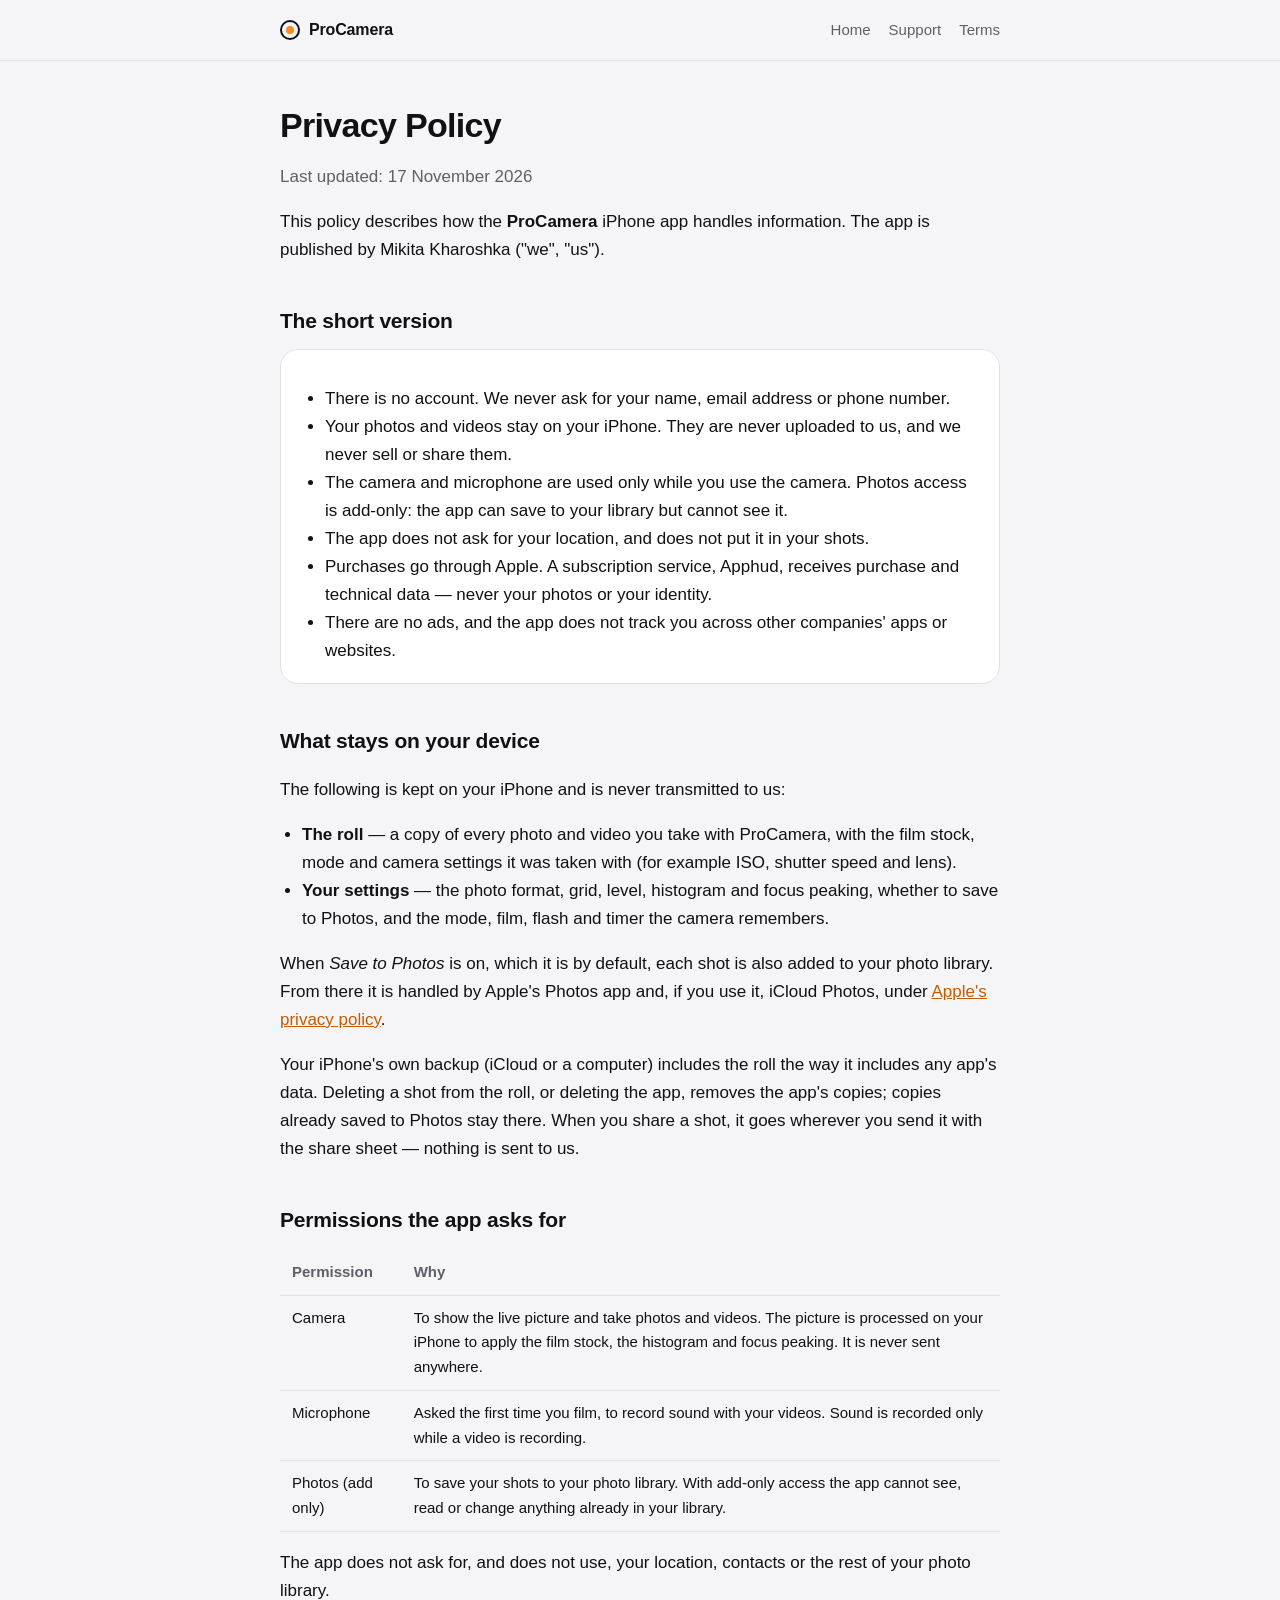
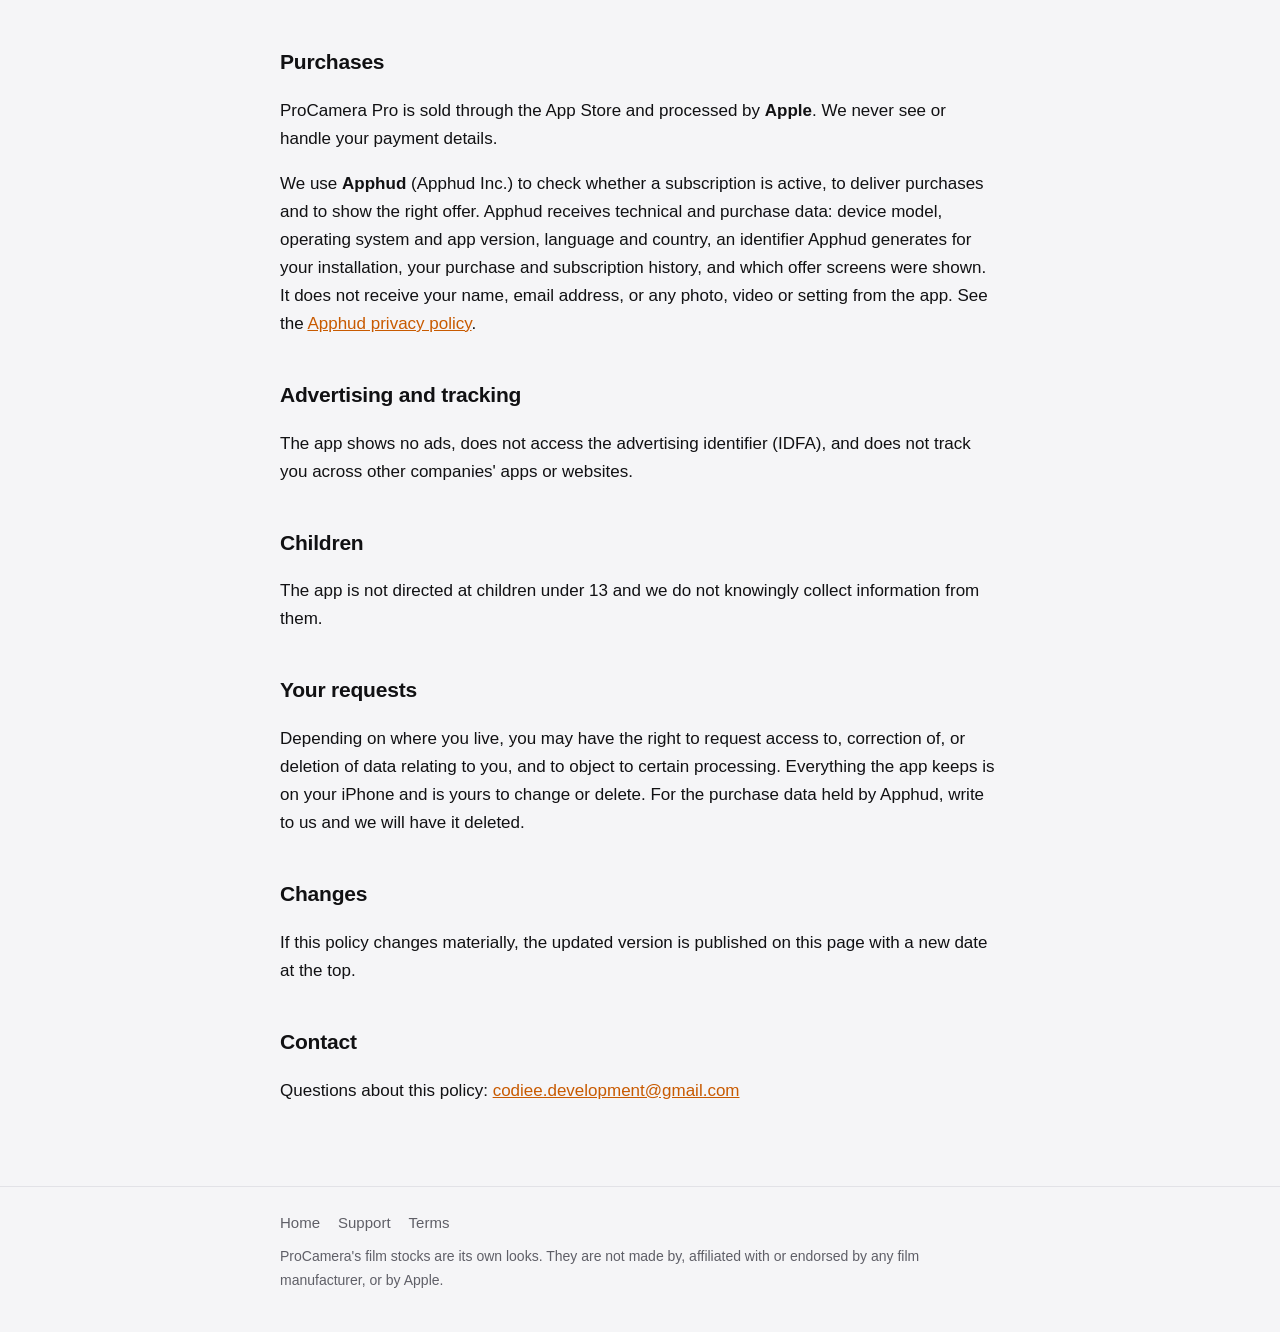
==== privacy.html @ fc693c83 "Added the ProCamera landing, support, privacy and terms pages Co-Authored-By: Claude Opus 5.5 <norep" ====
<!doctype html>
<html lang="en">
<head>
<meta charset="utf-8">
<meta name="viewport" content="width=device-width, initial-scale=1">
<title>Privacy Policy — ProCamera</title>
<meta name="description" content="Privacy policy for the ProCamera iPhone app: your photos and videos stay on your device, what the app asks for, and who processes purchases.">
<link rel="canonical" href="https://codiee-dev.github.io/procamera-web/privacy.html">
<meta name="robots" content="noindex">
<link rel="stylesheet" href="style.css">
</head>
<body>

<header>
  <div class="wrap">
    <a class="brand" href="index.html"><span class="lens"></span> ProCamera</a>
    <nav>
      <a href="index.html">Home</a>
      <a href="support.html">Support</a>
      <a href="terms.html">Terms</a>
    </nav>
  </div>
</header>

<main>
  <div class="wrap">
    <h1>Privacy Policy</h1>
    <p class="muted">Last updated: 17 November 2026</p>

    <p>
      This policy describes how the <strong>ProCamera</strong> iPhone app handles
      information. The app is published by Mikita Kharoshka ("we", "us").
    </p>

    <h2>The short version</h2>
    <div class="card">
      <ul style="margin-bottom:0">
        <li>There is no account. We never ask for your name, email address or phone number.</li>
        <li>Your photos and videos stay on your iPhone. They are never uploaded to us, and we never sell or share them.</li>
        <li>The camera and microphone are used only while you use the camera. Photos access is add-only: the app can save to your library but cannot see it.</li>
        <li>The app does not ask for your location, and does not put it in your shots.</li>
        <li>Purchases go through Apple. A subscription service, Apphud, receives purchase and technical data — never your photos or your identity.</li>
        <li>There are no ads, and the app does not track you across other companies' apps or websites.</li>
      </ul>
    </div>

    <h2>What stays on your device</h2>
    <p>The following is kept on your iPhone and is never transmitted to us:</p>
    <ul>
      <li><strong>The roll</strong> — a copy of every photo and video you take with ProCamera, with the film stock, mode and camera settings it was taken with (for example ISO, shutter speed and lens).</li>
      <li><strong>Your settings</strong> — the photo format, grid, level, histogram and focus peaking, whether to save to Photos, and the mode, film, flash and timer the camera remembers.</li>
    </ul>
    <p>
      When <em>Save to Photos</em> is on, which it is by default, each shot is also
      added to your photo library. From there it is handled by Apple's Photos app
      and, if you use it, iCloud Photos, under
      <a href="https://www.apple.com/legal/privacy/" rel="noopener">Apple's privacy policy</a>.
    </p>
    <p>
      Your iPhone's own backup (iCloud or a computer) includes the roll the way it
      includes any app's data. Deleting a shot from the roll, or deleting the app,
      removes the app's copies; copies already saved to Photos stay there. When you
      share a shot, it goes wherever you send it with the share sheet — nothing is
      sent to us.
    </p>

    <h2>Permissions the app asks for</h2>
    <table>
      <tr><th>Permission</th><th>Why</th></tr>
      <tr>
        <td>Camera</td>
        <td>To show the live picture and take photos and videos. The picture is processed on your iPhone to apply the film stock, the histogram and focus peaking. It is never sent anywhere.</td>
      </tr>
      <tr>
        <td>Microphone</td>
        <td>Asked the first time you film, to record sound with your videos. Sound is recorded only while a video is recording.</td>
      </tr>
      <tr>
        <td>Photos (add only)</td>
        <td>To save your shots to your photo library. With add-only access the app cannot see, read or change anything already in your library.</td>
      </tr>
    </table>
    <p>
      The app does not ask for, and does not use, your location, contacts or the
      rest of your photo library.
    </p>

    <h2>Purchases</h2>
    <p>
      ProCamera Pro is sold through the App Store and processed by
      <strong>Apple</strong>. We never see or handle your payment details.
    </p>
    <p>
      We use <strong>Apphud</strong> (Apphud Inc.) to check whether a subscription is
      active, to deliver purchases and to show the right offer. Apphud receives
      technical and purchase data: device model, operating system and app version,
      language and country, an identifier Apphud generates for your installation,
      your purchase and subscription history, and which offer screens were shown. It
      does not receive your name, email address, or any photo, video or setting from
      the app. See the <a href="https://apphud.com/privacy" rel="noopener">Apphud privacy policy</a>.
    </p>

    <h2>Advertising and tracking</h2>
    <p>
      The app shows no ads, does not access the advertising identifier (IDFA), and
      does not track you across other companies' apps or websites.
    </p>

    <h2>Children</h2>
    <p>
      The app is not directed at children under 13 and we do not knowingly collect
      information from them.
    </p>

    <h2>Your requests</h2>
    <p>
      Depending on where you live, you may have the right to request access to,
      correction of, or deletion of data relating to you, and to object to certain
      processing. Everything the app keeps is on your iPhone and is yours to change or
      delete. For the purchase data held by Apphud, write to us and we will have it
      deleted.
    </p>

    <h2>Changes</h2>
    <p>
      If this policy changes materially, the updated version is published on this
      page with a new date at the top.
    </p>

    <h2>Contact</h2>
    <p>
      Questions about this policy:
      <a href="mailto:codiee.development@gmail.com">codiee.development@gmail.com</a>
    </p>
  </div>
</main>

<footer>
  <div class="wrap">
    <nav>
      <a href="index.html">Home</a>
      <a href="support.html">Support</a>
      <a href="terms.html">Terms</a>
    </nav>
    ProCamera's film stocks are its own looks. They are not made by, affiliated with or endorsed by any film manufacturer, or by Apple.
  </div>
</footer>

</body>
</html>
---- style.css ----
/* ProCamera support site.
   Same skeleton as the Weekwell, Walker, Woofer and Fire Remote sites, in the
   app's own look: pro black, mono labels, and orange only for what matters. */

:root {
  --bg: #f5f5f7;
  --surface: #ffffff;
  --border: #e2e2e7;
  --text: #111113;
  --muted: #5f5f67;
  --accent: #c85a00;
  --mark: #111113;
  --max: 760px;
  --mono: ui-monospace, "SF Mono", SFMono-Regular, Menlo, Consolas, monospace;
}

@media (prefers-color-scheme: dark) {
  :root {
    --bg: #000000;
    --surface: #121214;
    --border: #26262b;
    --text: #f5f5f7;
    --muted: #9a9aa3;
    --accent: #ffa040;
    --mark: #f5f5f7;
  }
}

* { box-sizing: border-box; }

html { scroll-behavior: smooth; }

body {
  margin: 0;
  background: var(--bg);
  color: var(--text);
  font: 17px/1.65 -apple-system, BlinkMacSystemFont, "Segoe UI", Roboto, Helvetica, Arial, sans-serif;
  -webkit-font-smoothing: antialiased;
}

.wrap { max-width: var(--max); margin: 0 auto; padding: 0 20px; }

header {
  border-bottom: 1px solid var(--border);
  position: sticky;
  top: 0;
  background: color-mix(in srgb, var(--bg) 85%, transparent);
  backdrop-filter: saturate(160%) blur(12px);
  z-index: 10;
}
header .wrap {
  display: flex;
  align-items: center;
  justify-content: space-between;
  gap: 16px;
  height: 60px;
}
.brand {
  display: flex;
  align-items: center;
  gap: 9px;
  font-weight: 700;
  letter-spacing: -0.01em;
  color: var(--text);
  text-decoration: none;
  font-size: 16px;
}
/* The lens: a thin ring with the orange dot the camera uses for what is on. */
.brand .lens {
  position: relative;
  width: 20px;
  height: 20px;
  border-radius: 50%;
  border: 2px solid var(--mark);
}
.brand .lens::after {
  content: "";
  position: absolute;
  inset: 4px;
  border-radius: 50%;
  background: #ff8a1f;
}
nav { display: flex; gap: 18px; }
nav a { color: var(--muted); text-decoration: none; font-size: 15px; }
nav a:hover, nav a[aria-current="page"] { color: var(--text); }

main { padding-bottom: 64px; }

h1 { font-size: 34px; line-height: 1.2; letter-spacing: -0.02em; margin: 44px 0 8px; }
h2 { font-size: 21px; letter-spacing: -0.01em; margin: 40px 0 10px; }
h3 { font-size: 17px; margin: 24px 0 6px; }
p, li { color: var(--text); }
a { color: var(--accent); }
.muted { color: var(--muted); }

.label {
  font-family: var(--mono);
  font-size: 12px;
  letter-spacing: 0.14em;
  text-transform: uppercase;
  color: var(--accent);
}

.card {
  background: var(--surface);
  border: 1px solid var(--border);
  border-radius: 18px;
  padding: 18px 22px;
}
ul { padding-left: 22px; }

table { width: 100%; border-collapse: collapse; margin: 12px 0; font-size: 15px; }
th, td { text-align: left; vertical-align: top; padding: 10px 12px; border-bottom: 1px solid var(--border); }
th { color: var(--muted); font-weight: 600; }

.hero { padding: 56px 0 8px; }
.hero h1 { font-size: 42px; margin-top: 8px; }
.hero p { font-size: 19px; color: var(--muted); max-width: 560px; }
.button {
  display: inline-block;
  margin-top: 12px;
  padding: 12px 22px;
  border-radius: 999px;
  background: var(--text);
  color: var(--bg);
  font-weight: 700;
  text-decoration: none;
}

.stocks {
  font-family: var(--mono);
  font-size: 13px;
  letter-spacing: 0.06em;
  color: var(--muted);
}

footer { border-top: 1px solid var(--border); padding: 24px 0 40px; font-size: 14px; color: var(--muted); }
footer nav { margin-bottom: 10px; }

@media (max-width: 520px) {
  h1 { font-size: 28px; }
  .hero h1 { font-size: 34px; }
  nav { gap: 14px; }
}
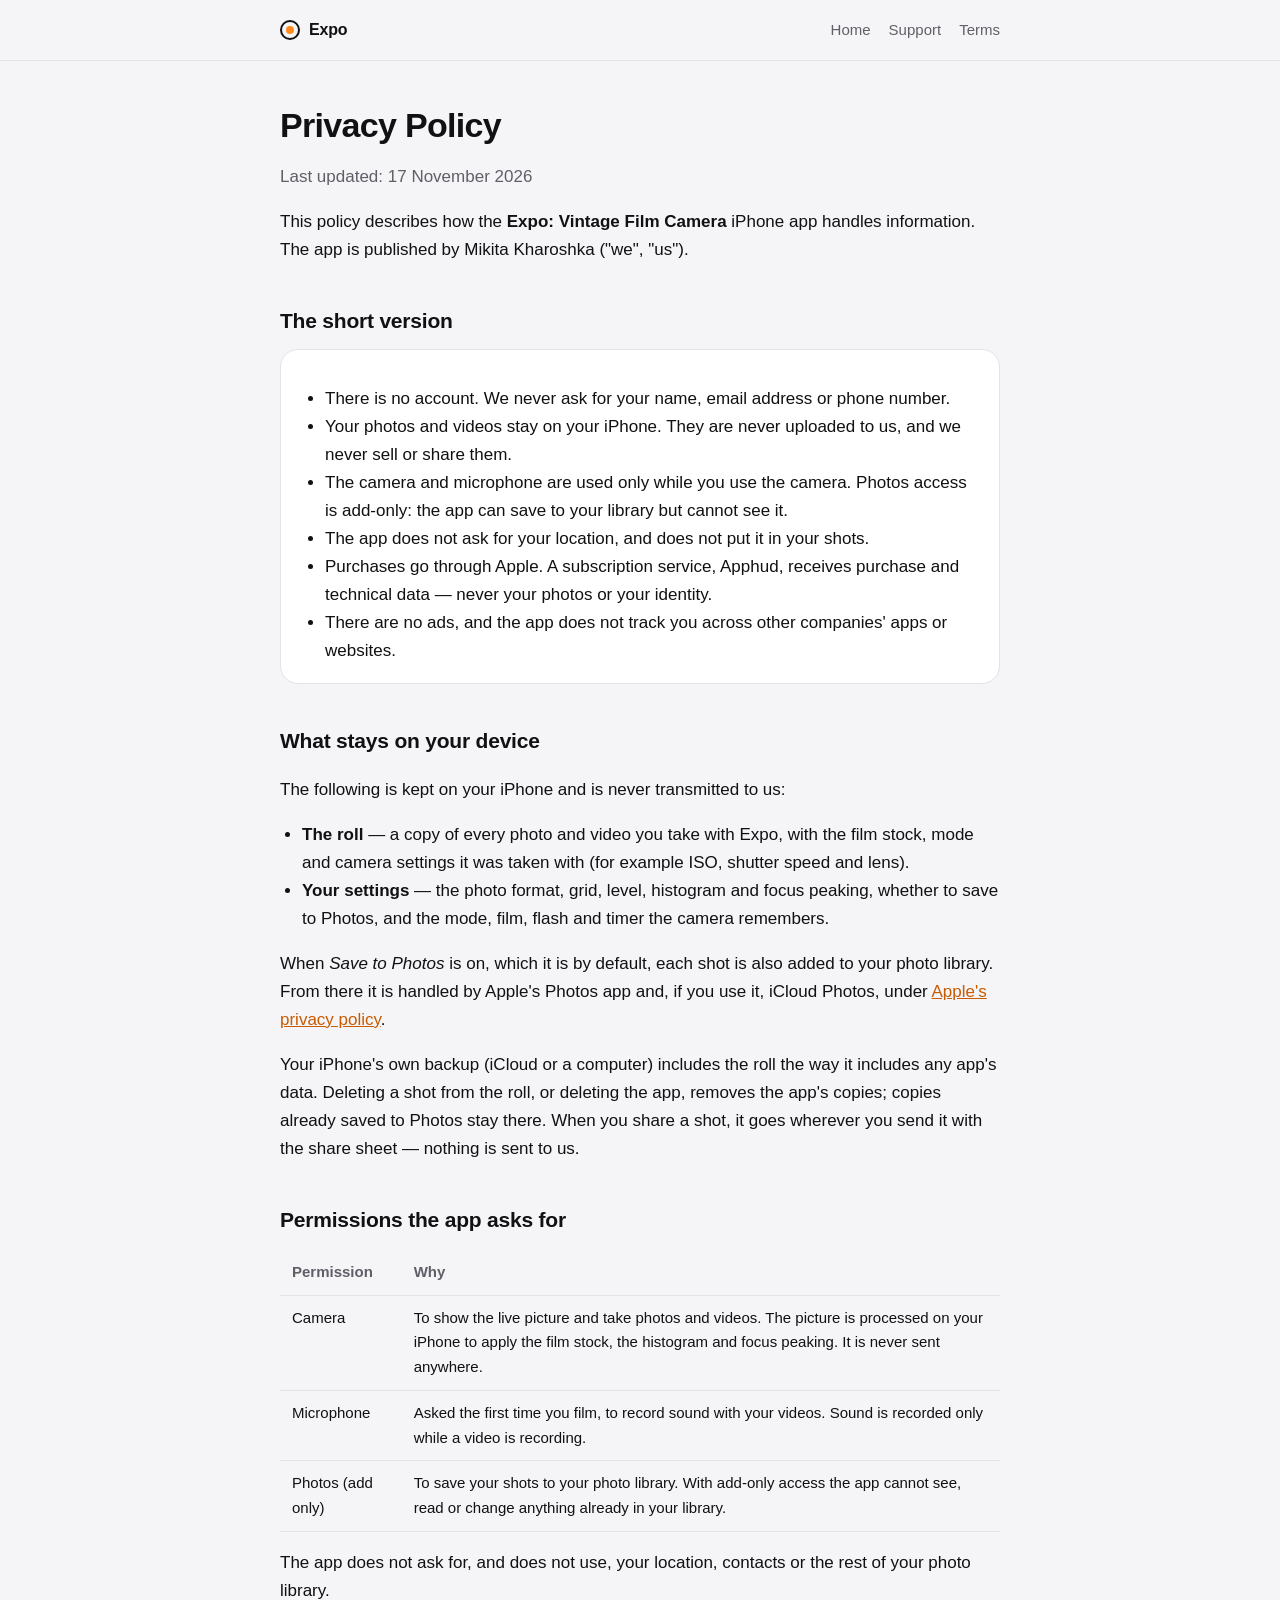
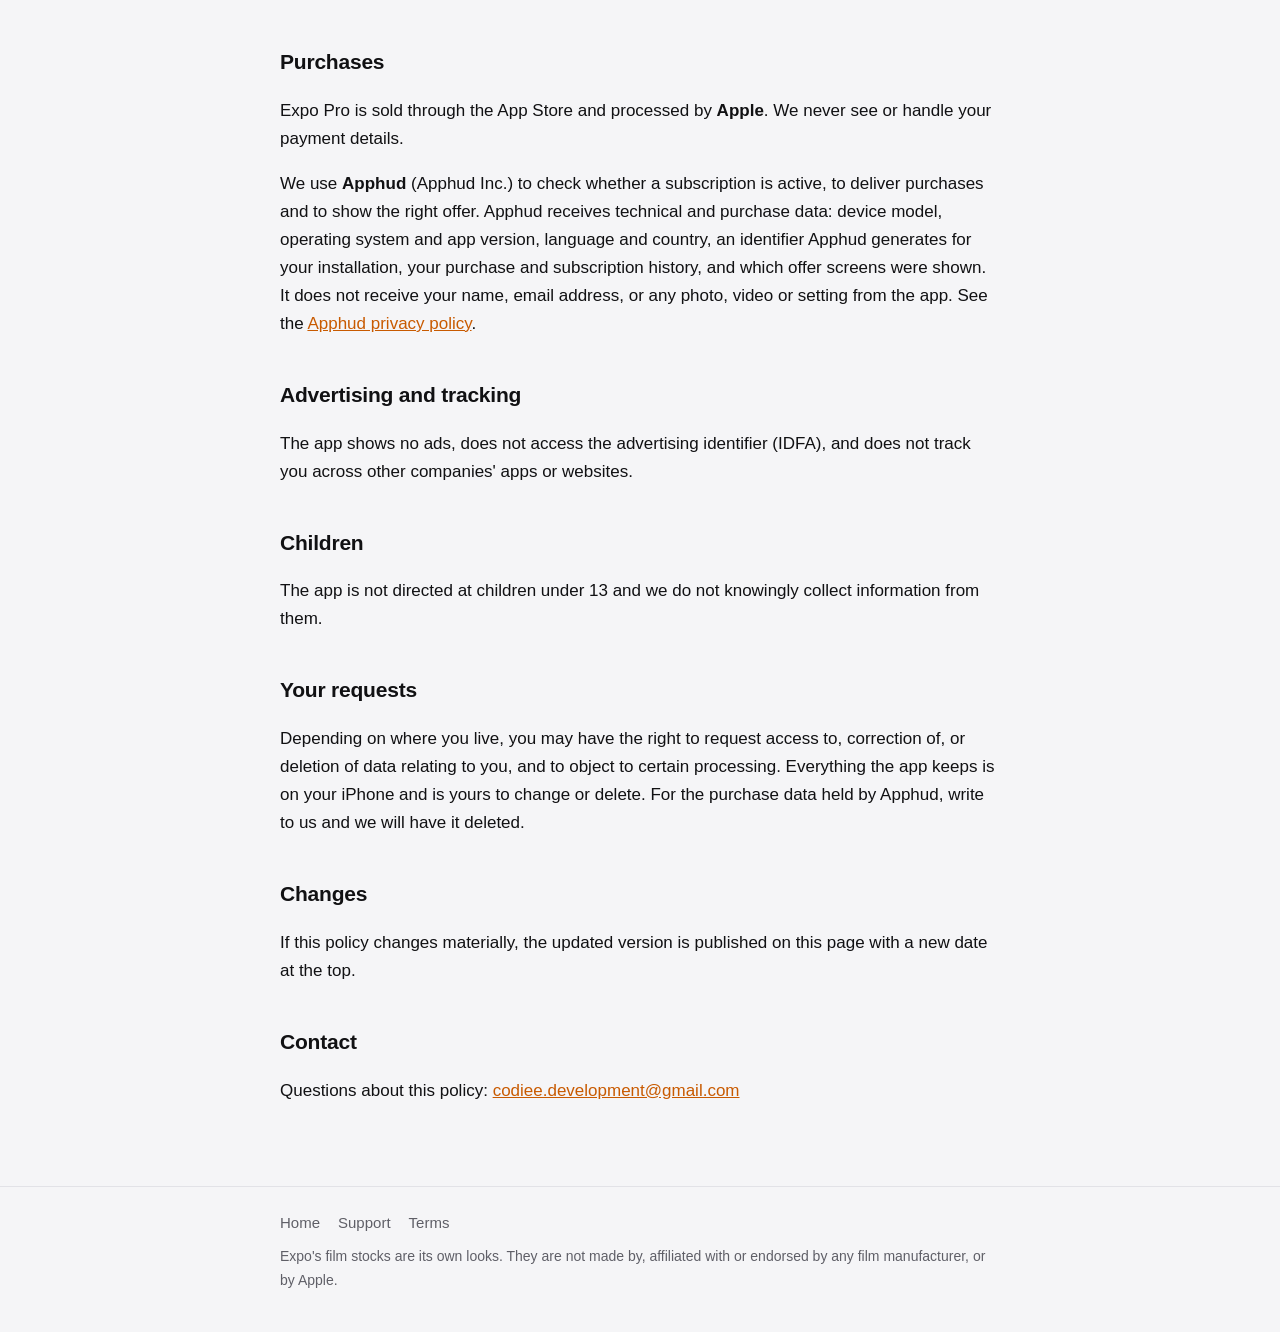
==== commit 170d0381: "Renamed the app to Expo: Vintage Film Camera Co-Authored-By: Claude Opus 5.5 <noreply@anthropic.com>" ====
--- a/privacy.html
+++ b/privacy.html
@@ -3,8 +3,8 @@
 <head>
 <meta charset="utf-8">
 <meta name="viewport" content="width=device-width, initial-scale=1">
-<title>Privacy Policy — ProCamera</title>
-<meta name="description" content="Privacy policy for the ProCamera iPhone app: your photos and videos stay on your device, what the app asks for, and who processes purchases.">
+<title>Privacy Policy — Expo</title>
+<meta name="description" content="Privacy policy for the Expo iPhone app: your photos and videos stay on your device, what the app asks for, and who processes purchases.">
 <link rel="canonical" href="https://codiee-dev.github.io/procamera-web/privacy.html">
 <meta name="robots" content="noindex">
 <link rel="stylesheet" href="style.css">
@@ -13,7 +13,7 @@
 
 <header>
   <div class="wrap">
-    <a class="brand" href="index.html"><span class="lens"></span> ProCamera</a>
+    <a class="brand" href="index.html"><span class="lens"></span> Expo</a>
     <nav>
       <a href="index.html">Home</a>
       <a href="support.html">Support</a>
@@ -28,7 +28,7 @@
     <p class="muted">Last updated: 17 November 2026</p>
 
     <p>
-      This policy describes how the <strong>ProCamera</strong> iPhone app handles
+      This policy describes how the <strong>Expo: Vintage Film Camera</strong> iPhone app handles
       information. The app is published by Mikita Kharoshka ("we", "us").
     </p>
 
@@ -47,7 +47,7 @@
     <h2>What stays on your device</h2>
     <p>The following is kept on your iPhone and is never transmitted to us:</p>
     <ul>
-      <li><strong>The roll</strong> — a copy of every photo and video you take with ProCamera, with the film stock, mode and camera settings it was taken with (for example ISO, shutter speed and lens).</li>
+      <li><strong>The roll</strong> — a copy of every photo and video you take with Expo, with the film stock, mode and camera settings it was taken with (for example ISO, shutter speed and lens).</li>
       <li><strong>Your settings</strong> — the photo format, grid, level, histogram and focus peaking, whether to save to Photos, and the mode, film, flash and timer the camera remembers.</li>
     </ul>
     <p>
@@ -87,7 +87,7 @@
 
     <h2>Purchases</h2>
     <p>
-      ProCamera Pro is sold through the App Store and processed by
+      Expo Pro is sold through the App Store and processed by
       <strong>Apple</strong>. We never see or handle your payment details.
     </p>
     <p>
@@ -142,7 +142,7 @@
       <a href="support.html">Support</a>
       <a href="terms.html">Terms</a>
     </nav>
-    ProCamera's film stocks are its own looks. They are not made by, affiliated with or endorsed by any film manufacturer, or by Apple.
+    Expo's film stocks are its own looks. They are not made by, affiliated with or endorsed by any film manufacturer, or by Apple.
   </div>
 </footer>
 
--- a/style.css
+++ b/style.css
@@ -1,4 +1,4 @@
-/* ProCamera support site.
+/* Expo support site.
    Same skeleton as the Weekwell, Walker, Woofer and Fire Remote sites, in the
    app's own look: pro black, mono labels, and orange only for what matters. */
 
